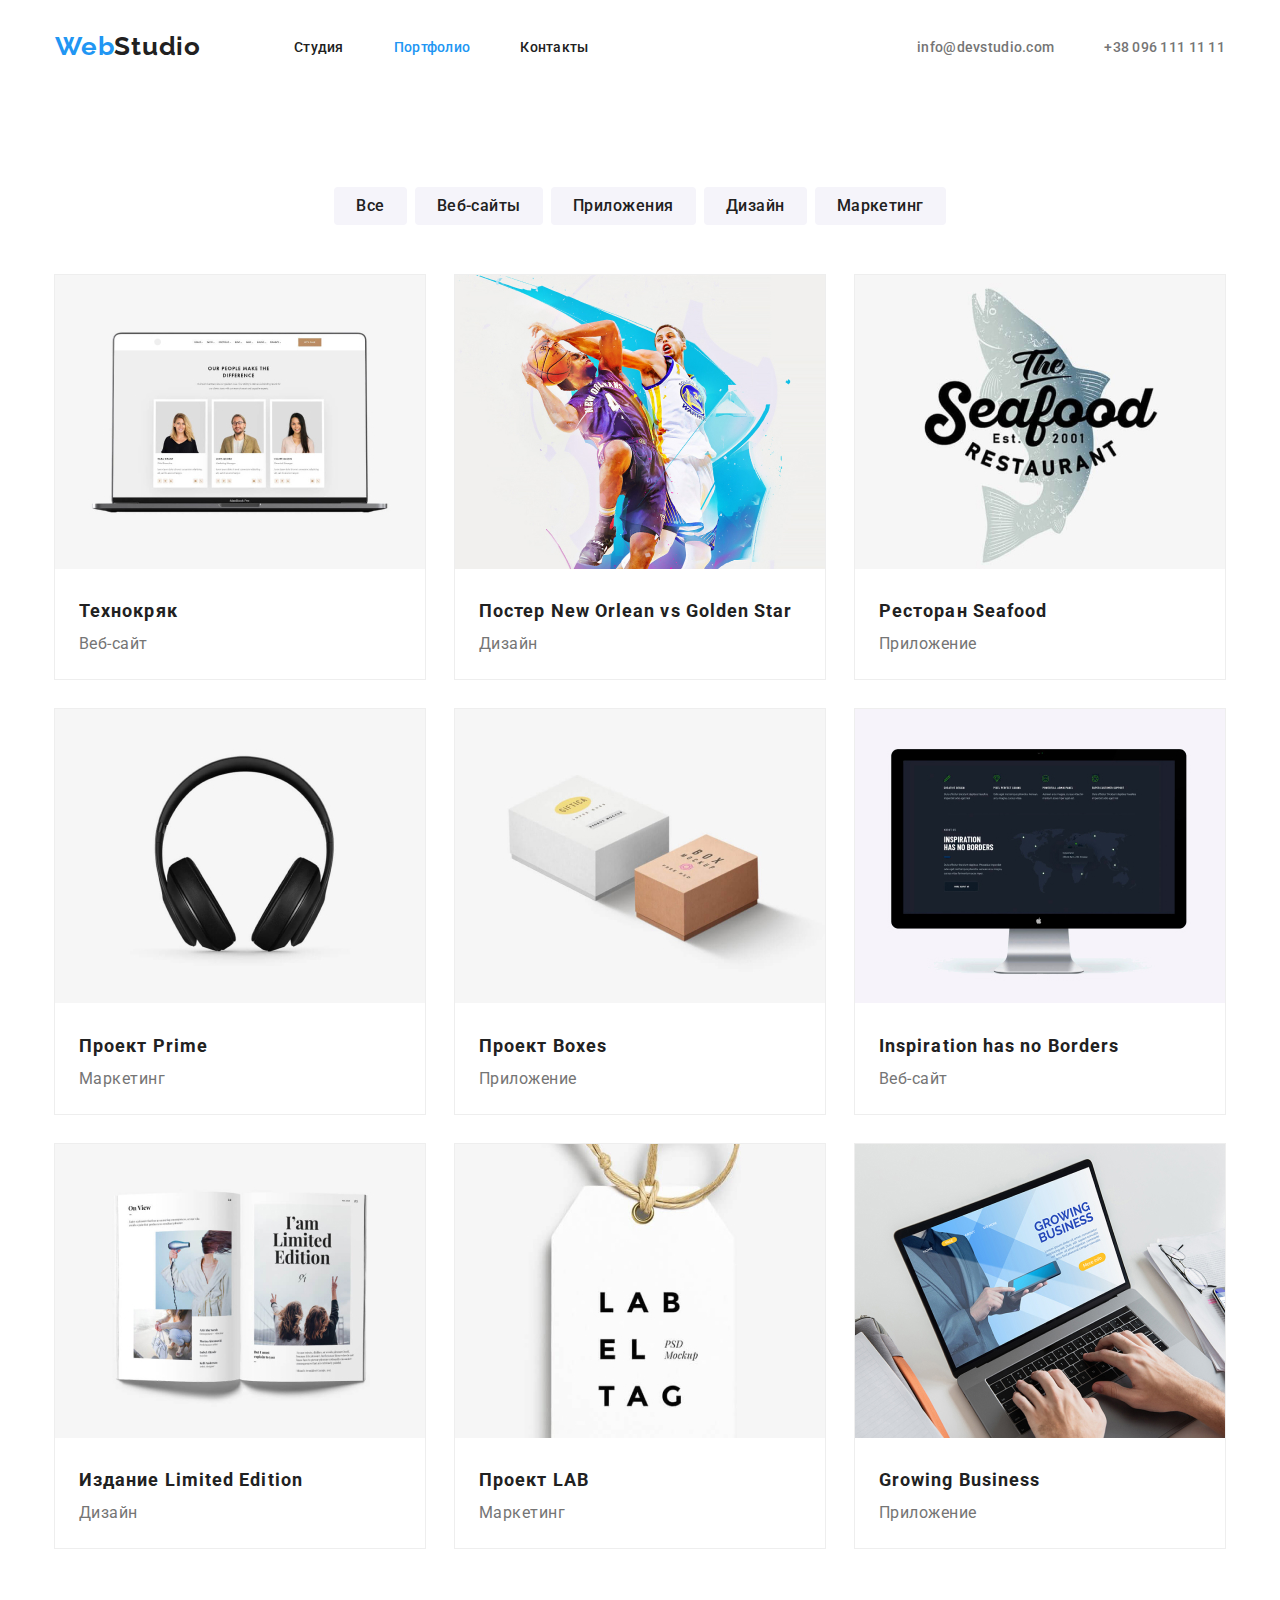
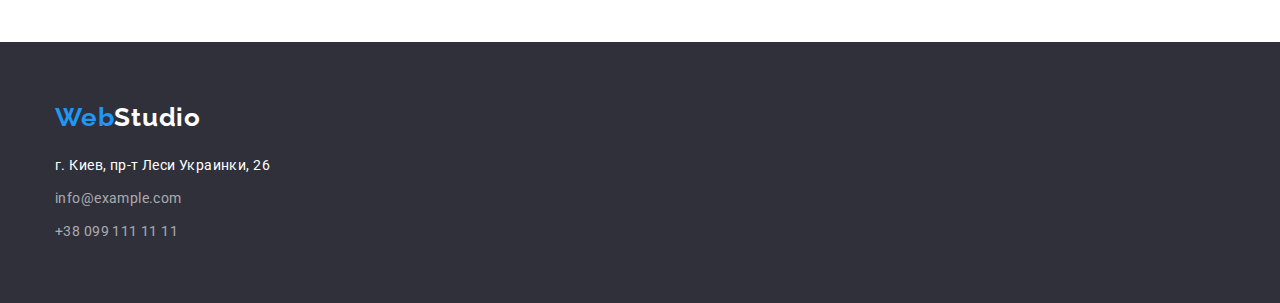
==== portfolio.html @ 40d42cad "add_file" ====
<!DOCTYPE html>
<html lang="ru">
  <head>
    <meta charset="UTF-8" />
    <meta name="viewport" content="width=device-width, initial-scale=1.0" />
    <title>Портфолио</title>
    <link rel="stylesheet" href="./css/modern-normalize.css" />
    <link rel="stylesheet" href="./css/portfolio.css" />
    <link
      href="https://fonts.googleapis.com/css2?family=Raleway:wght@700&family=Roboto:wght@400;500;700;900&display=swap"
      rel="stylesheet"
    />
  </head>
  <body>
    <!--header-->

    <header class="header">
      <div class="container">
        <div class="header-wrapper">
          <nav class="header-nav">
            <a class="logo" href="./index.html"
              >Web<span class="color__black">Studio</span></a
            >
            <ul class="header-nav__list">
              <li class="link">
                <a class="link__static" href="/studio.html">Студия</a>
              </li>
              <li class="link">
                <a class="link__active" href="/portfolio.html">Портфолио</a>
              </li>
              <li class="link">
                <a class="link__static" href="#">Контакты</a>
              </li>
            </ul>
          </nav>
          <address>
            <ul class="header-contacts">
              <li class="link">
                <a href="mailto:info@devstudio.com">info@devstudio.com</a>
              </li>
              <li class="link">
                <a href="tel:+380961111111">+38 096 111 11 11</a>
              </li>
            </ul>
          </address>
        </div>
      </div>
    </header>

    <!--/header-->

    <!--portfolio-->

    <section class="portfolio">
      <div class="container">
        <ul class="portfolio-navigation">
          <li class="portfolio-navigation__button">
            <button type="button" class="button">Все</button>
          </li>
          <li class="portfolio-navigation__button">
            <button type="button" class="button">Веб-сайты</button>
          </li>
          <li class="portfolio-navigation__button">
            <button type="button" class="button">Приложения</button>
          </li>
          <li class="portfolio-navigation__button">
            <button type="button" class="button">Дизайн</button>
          </li>
          <li class="portfolio-navigation__button">
            <button type="button" class="button">Маркетинг</button>
          </li>
        </ul>

        <ul class="portfolio-table">
          <li>
            <a href="#">
              <div class="portfolio-table-item">
                <img
                  src="./images/portfolio-img1.jpg"
                  alt="Технокряк"
                  width="370"
                  height="294"
                />
                <h2 class="portfolio-table-item__title">Технокряк</h2>
                <p class="portfolio-table-item__text">Веб-сайт</p>
              </div>
            </a>
          </li>
          <li>
            <a href="#">
              <div class="portfolio-table-item">
                <img
                  src="./images/portfolio-img2.jpg"
                  alt="Постер New Orlean vs Golden Star"
                  width="370"
                  height="294"
                />
                <h2 class="portfolio-table-item__title">
                  Постер New Orlean vs Golden Star
                </h2>
                <p class="portfolio-table-item__text">Дизайн</p>
              </div>
            </a>
          </li>
          <li>
            <a href="#">
              <div class="portfolio-table-item">
                <img
                  src="./images/portfolio-img3.jpg"
                  alt="Ресторан Seafood"
                  width="370"
                  height="294"
                />
                <h2 class="portfolio-table-item__title">Ресторан Seafood</h2>
                <p class="portfolio-table-item__text">Приложение</p>
              </div>
            </a>
          </li>
          <li>
            <a href="#">
              <div class="portfolio-table-item">
                <img
                  src="./images/portfolio-img4.jpg"
                  alt="Проект Prime"
                  width="370"
                  height="294"
                />
                <h2 class="portfolio-table-item__title">Проект Prime</h2>
                <p class="portfolio-table-item__text">Маркетинг</p>
              </div>
            </a>
          </li>
          <li>
            <a href="#">
              <div class="portfolio-table-item">
                <img
                  src="./images/portfolio-img5.jpg"
                  alt="Проект Boxes"
                  width="370"
                  height="294"
                />
                <h2 class="portfolio-table-item__title">Проект Boxes</h2>
                <p class="portfolio-table-item__text">Приложение</p>
              </div>
            </a>
          </li>
          <li>
            <a href="#">
              <div class="portfolio-table-item">
                <img
                  src="./images/portfolio-img6.jpg"
                  alt="Inspiration has no Borders"
                  width="370"
                  height="294"
                />
                <h2 class="portfolio-table-item__title">
                  Inspiration has no Borders
                </h2>
                <p class="portfolio-table-item__text">Веб-сайт</p>
              </div>
            </a>
          </li>
          <li>
            <a href="#">
              <div class="portfolio-table-item">
                <img
                  src="./images/portfolio-img7.jpg"
                  alt="Издание Limited Edition"
                  width="370"
                  height="294"
                />
                <h2 class="portfolio-table-item__title">
                  Издание Limited Edition
                </h2>
                <p class="portfolio-table-item__text">Дизайн</p>
              </div>
            </a>
          </li>
          <li>
            <a href="#">
              <div class="portfolio-table-item">
                <img
                  src="./images/portfolio-img8.jpg"
                  alt="Проект LAB"
                  width="370"
                  height="294"
                />
                <h2 class="portfolio-table-item__title">Проект LAB</h2>
                <p class="portfolio-table-item__text">Маркетинг</p>
              </div>
            </a>
          </li>
          <li>
            <a href="#">
              <div class="portfolio-table-item">
                <img
                  src="./images/portfolio-img9.jpg"
                  alt="Growing Business"
                  width="370"
                  height="294"
                />
                <h2 class="portfolio-table-item__title">Growing Business</h2>
                <p class="portfolio-table-item__text">Приложение</p>
              </div>
            </a>
          </li>
        </ul>
      </div>
    </section>

    <!--/portfolio-->

    <!--footer-->
    <footer class="footer">
      <div class="container">
        <a class="logo" href="./index.html"
          >Web<span class="color__white">Studio</span></a
        >
        <address>
          <ul class="footer-list">
            <li>
              <a
                class="footer-list__street"
                href="https://goo.gl/maps/oYZgJUXY3QhVkCRE7"
                >г. Киев, пр-т Леси Украинки, 26</a
              >
            </li>
            <li>
              <a class="footer-list__contacts" href="mailto:info@devstudio.com"
                >info@example.com</a
              >
            </li>
            <li>
              <a class="footer-list__contacts" href="tel:+380961111111"
                >+38 099 111 11 11</a
              >
            </li>
          </ul>
        </address>
      </div>
    </footer>
    <!--/footer-->
  </body>
</html>
---- css/portfolio.css ----
/*reset*/
* {
  margin: 0;
  padding: 0;
  box-sizing: border-box;
}
body {
  font-family: "Roboto", sans-serif;
}
a {
  text-decoration: none;
}
ul {
  list-style: none;
}

.container {
  margin: 0 auto;
  max-width: 1170px;
}
/*reset*/
:root {
  --color-white: #ffffff;
  --color-blue: #2196f3;
  --color-black: #212121;
  --color-gray: #757575;
  --color-night: #2f303a;
  --color-blue-gray: #f5f4fa;
}

.logo {
  font-family: "Raleway", sans-serif;
  font-weight: 700;
  font-size: 26px;
  line-height: 31px;
  letter-spacing: 0.03em;
  color: var(--color-blue);
}
.color__black {
  color: var(--color-black);
}
.color__white {
  color: var(--color-white);
}

/*header*/
.header {
  background-color: var(--color-white);
}
.header-wrapper {
  display: flex;
  justify-content: space-between;
  align-items: center;
  margin: 31px 0;
}
.header-nav {
  display: flex;
  align-items: center;
}

.header-nav__list {
  display: flex;
  padding-left: 93px;
}
.link {
  font-weight: 500;
  font-size: 14px;
  line-height: 16px;
  letter-spacing: 0.02em;
}
.link .link__static {
  color: var(--color-black);
}
.link .link__active {
  color: var(--color-blue);
}
.link a:hover,
.link a:focus,
.link a:active {
  color: var(--color-blue);
}
.link:not(:last-child) {
  padding-right: 50px;
}

.header-contacts {
  display: flex;
}

.header-contacts li a {
  color: var(--color-gray);
  font-size: 14px;
  line-height: 16px;
  letter-spacing: 0.02em;
  font-weight: 500;
  font-style: normal;
}

/*header*/

/*portfolio*/
.portfolio {
  padding-top: 94px;
  padding-bottom: 94px;
}
.portfolio-navigation {
  display: flex;
  justify-content: center;
  padding-bottom: 50px;
}
.portfolio-navigation__button:not(:last-child) {
  padding-right: 8px;
}

.portfolio-navigation__button .button {
  padding: 6px 22px;
  background-color: var(--color-blue-gray);
  border-radius: 4px;
  border: 0px;
  color: var(--color-black);
  font-style: normal;
  font-weight: 500;
  font-size: 16px;
  line-height: 26px;
  letter-spacing: 0.03em;
}

.portfolio-navigation__button .button:hover {
  background-color: var(--color-blue);
  color: var(--color-white);
}

.portfolio-table {
  display: flex;
  flex-wrap: wrap;
  margin: -15px;
}
.portfolio-table-item {
  margin: 14px;
  border: 1px solid #eeeeee;
}

.portfolio-table-item__title {
  color: var(--color-black);
  font-style: normal;
  font-weight: 700;
  font-size: 18px;
  line-height: 36px;
  letter-spacing: 0.06em;
  padding-left: 24px;
  padding-top: 20px;
}

.portfolio-table-item__text {
  color: var(--color-gray);
  font-style: normal;
  font-weight: 400;
  font-size: 16px;
  line-height: 30px;
  letter-spacing: 0.03em;
  padding-left: 24px;
  padding-bottom: 20px;
}
/*portfolio*/

/*footer*/
.footer {
  background-color: var(--color-night);
  padding: 60px 0;
}
.footer-list {
  padding-top: 20px;
}
.footer-list li:not(:last-child) {
  padding-bottom: 9px;
}
.footer-list__street {
  color: var(--color-white);
  font-weight: 400;
  font-size: 14px;
  line-height: 24px;
  letter-spacing: 0.03em;
  font-style: normal;
}
.footer-list__contacts {
  font-style: normal;
  font-weight: 400;
  font-size: 14px;
  line-height: 24px;
  letter-spacing: 0.03em;
  color: rgba(255, 255, 255, 0.6);
}
/*footer*/
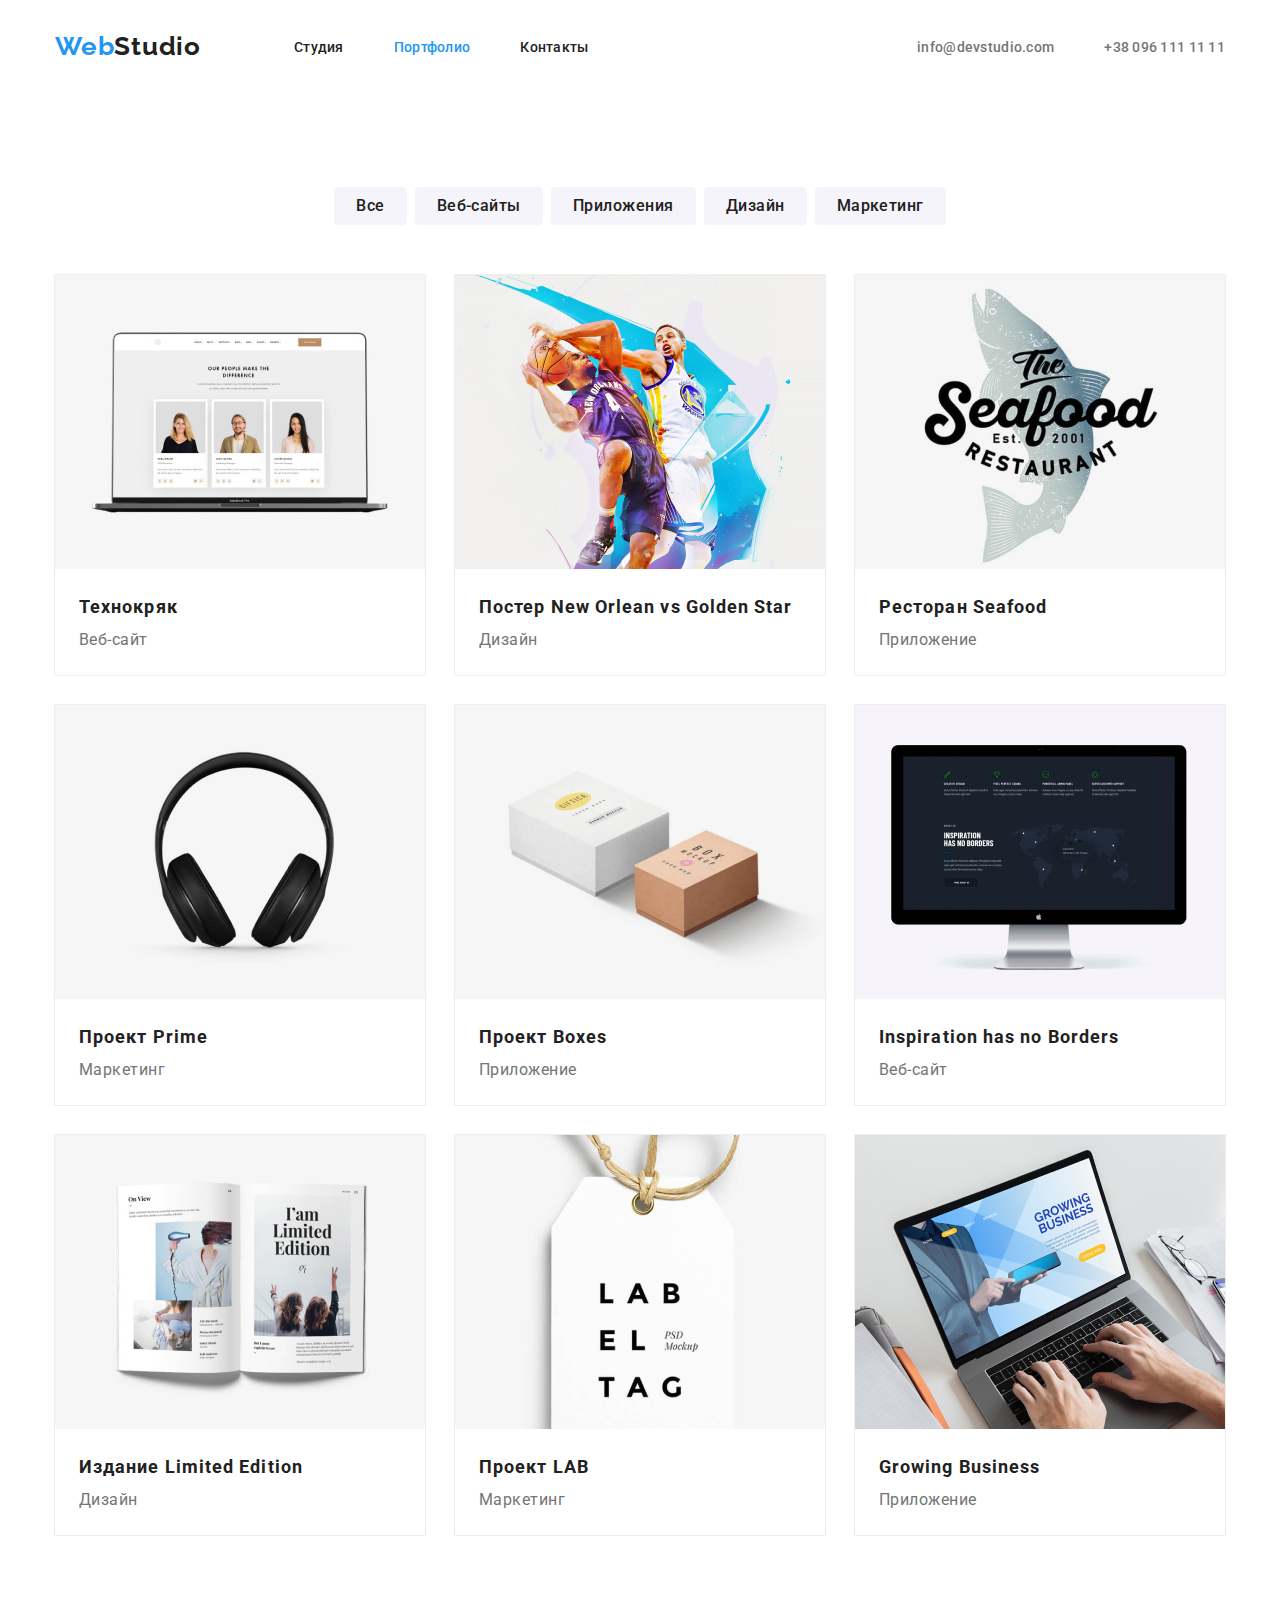
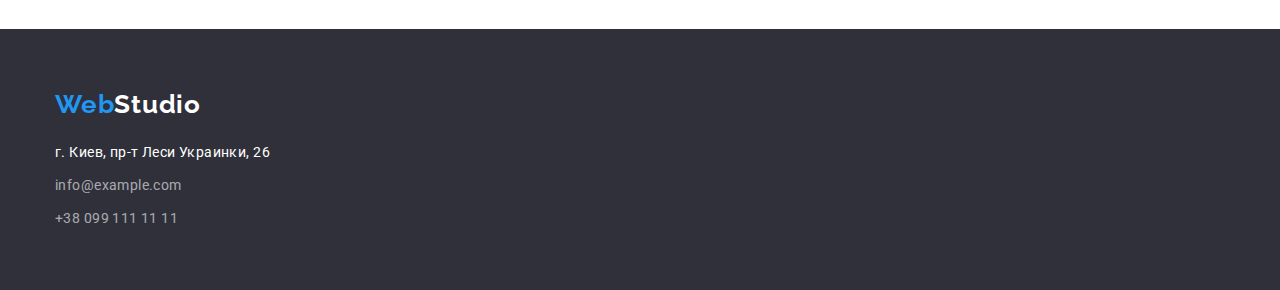
==== commit 9b5ddf1c: "fix_css+++" ====
--- a/portfolio.html
+++ b/portfolio.html
@@ -23,7 +23,7 @@
             >
             <ul class="header-nav__list">
               <li class="link">
-                <a class="link__static" href="/studio.html">Студия</a>
+                <a class="link__static" href="/index.html">Студия</a>
               </li>
               <li class="link">
                 <a class="link__active" href="/portfolio.html">Портфолио</a>
@@ -73,135 +73,117 @@
 
         <ul class="portfolio-table">
           <li>
-            <a href="#">
-              <div class="portfolio-table-item">
-                <img
-                  src="./images/portfolio-img1.jpg"
-                  alt="Технокряк"
-                  width="370"
-                  height="294"
-                />
-                <h2 class="portfolio-table-item__title">Технокряк</h2>
-                <p class="portfolio-table-item__text">Веб-сайт</p>
-              </div>
-            </a>
-          </li>
-          <li>
-            <a href="#">
-              <div class="portfolio-table-item">
-                <img
-                  src="./images/portfolio-img2.jpg"
-                  alt="Постер New Orlean vs Golden Star"
-                  width="370"
-                  height="294"
-                />
-                <h2 class="portfolio-table-item__title">
-                  Постер New Orlean vs Golden Star
-                </h2>
-                <p class="portfolio-table-item__text">Дизайн</p>
-              </div>
-            </a>
-          </li>
-          <li>
-            <a href="#">
-              <div class="portfolio-table-item">
-                <img
-                  src="./images/portfolio-img3.jpg"
-                  alt="Ресторан Seafood"
-                  width="370"
-                  height="294"
-                />
-                <h2 class="portfolio-table-item__title">Ресторан Seafood</h2>
-                <p class="portfolio-table-item__text">Приложение</p>
-              </div>
-            </a>
-          </li>
-          <li>
-            <a href="#">
-              <div class="portfolio-table-item">
-                <img
-                  src="./images/portfolio-img4.jpg"
-                  alt="Проект Prime"
-                  width="370"
-                  height="294"
-                />
-                <h2 class="portfolio-table-item__title">Проект Prime</h2>
-                <p class="portfolio-table-item__text">Маркетинг</p>
-              </div>
-            </a>
-          </li>
-          <li>
-            <a href="#">
-              <div class="portfolio-table-item">
-                <img
-                  src="./images/portfolio-img5.jpg"
-                  alt="Проект Boxes"
-                  width="370"
-                  height="294"
-                />
-                <h2 class="portfolio-table-item__title">Проект Boxes</h2>
-                <p class="portfolio-table-item__text">Приложение</p>
-              </div>
-            </a>
-          </li>
-          <li>
-            <a href="#">
-              <div class="portfolio-table-item">
-                <img
-                  src="./images/portfolio-img6.jpg"
-                  alt="Inspiration has no Borders"
-                  width="370"
-                  height="294"
-                />
-                <h2 class="portfolio-table-item__title">
-                  Inspiration has no Borders
-                </h2>
-                <p class="portfolio-table-item__text">Веб-сайт</p>
-              </div>
-            </a>
-          </li>
-          <li>
-            <a href="#">
-              <div class="portfolio-table-item">
-                <img
-                  src="./images/portfolio-img7.jpg"
-                  alt="Издание Limited Edition"
-                  width="370"
-                  height="294"
-                />
-                <h2 class="portfolio-table-item__title">
-                  Издание Limited Edition
-                </h2>
-                <p class="portfolio-table-item__text">Дизайн</p>
-              </div>
-            </a>
-          </li>
-          <li>
-            <a href="#">
-              <div class="portfolio-table-item">
-                <img
-                  src="./images/portfolio-img8.jpg"
-                  alt="Проект LAB"
-                  width="370"
-                  height="294"
-                />
-                <h2 class="portfolio-table-item__title">Проект LAB</h2>
-                <p class="portfolio-table-item__text">Маркетинг</p>
-              </div>
-            </a>
-          </li>
-          <li>
-            <a href="#">
-              <div class="portfolio-table-item">
-                <img
-                  src="./images/portfolio-img9.jpg"
-                  alt="Growing Business"
-                  width="370"
-                  height="294"
-                />
-                <h2 class="portfolio-table-item__title">Growing Business</h2>
-                <p class="portfolio-table-item__text">Приложение</p>
-              </div>
+            <a href="#" class="portfolio-table-item">
+              <img
+                src="./images/portfolio-img1.jpg"
+                alt="Технокряк"
+                width="370"
+                height="294"
+              />
+              <h2 class="portfolio-table-item__title">Технокряк</h2>
+              <p class="portfolio-table-item__text">Веб-сайт</p>
+            </a>
+          </li>
+          <li>
+            <a href="#" class="portfolio-table-item">
+              <img
+                src="./images/portfolio-img2.jpg"
+                alt="Постер New Orlean vs Golden Star"
+                width="370"
+                height="294"
+              />
+              <h2 class="portfolio-table-item__title">
+                Постер New Orlean vs Golden Star
+              </h2>
+              <p class="portfolio-table-item__text">Дизайн</p>
+            </a>
+          </li>
+          <li>
+            <a href="#" class="portfolio-table-item">
+              <img
+                src="./images/portfolio-img3.jpg"
+                alt="Ресторан Seafood"
+                width="370"
+                height="294"
+              />
+              <h2 class="portfolio-table-item__title">Ресторан Seafood</h2>
+              <p class="portfolio-table-item__text">Приложение</p>
+            </a>
+          </li>
+          <li>
+            <a href="#" class="portfolio-table-item">
+              <img
+                src="./images/portfolio-img4.jpg"
+                alt="Проект Prime"
+                width="370"
+                height="294"
+              />
+              <h2 class="portfolio-table-item__title">Проект Prime</h2>
+              <p class="portfolio-table-item__text">Маркетинг</p>
+            </a>
+          </li>
+          <li>
+            <a href="#" class="portfolio-table-item">
+              <img
+                src="./images/portfolio-img5.jpg"
+                alt="Проект Boxes"
+                width="370"
+                height="294"
+              />
+              <h2 class="portfolio-table-item__title">Проект Boxes</h2>
+              <p class="portfolio-table-item__text">Приложение</p>
+            </a>
+          </li>
+          <li>
+            <a href="#" class="portfolio-table-item">
+              <img
+                src="./images/portfolio-img6.jpg"
+                alt="Inspiration has no Borders"
+                width="370"
+                height="294"
+              />
+              <h2 class="portfolio-table-item__title">
+                Inspiration has no Borders
+              </h2>
+              <p class="portfolio-table-item__text">Веб-сайт</p>
+            </a>
+          </li>
+          <li>
+            <a href="#" class="portfolio-table-item">
+              <img
+                src="./images/portfolio-img7.jpg"
+                alt="Издание Limited Edition"
+                width="370"
+                height="294"
+              />
+              <h2 class="portfolio-table-item__title">
+                Издание Limited Edition
+              </h2>
+              <p class="portfolio-table-item__text">Дизайн</p>
+            </a>
+          </li>
+          <li>
+            <a href="#" class="portfolio-table-item">
+              <img
+                src="./images/portfolio-img8.jpg"
+                alt="Проект LAB"
+                width="370"
+                height="294"
+              />
+              <h2 class="portfolio-table-item__title">Проект LAB</h2>
+              <p class="portfolio-table-item__text">Маркетинг</p>
+            </a>
+          </li>
+          <li>
+            <a href="#" class="portfolio-table-item">
+              <img
+                src="./images/portfolio-img9.jpg"
+                alt="Growing Business"
+                width="370"
+                height="294"
+              />
+              <h2 class="portfolio-table-item__title">Growing Business</h2>
+              <p class="portfolio-table-item__text">Приложение</p>
             </a>
           </li>
         </ul>
@@ -216,7 +198,7 @@
         <a class="logo" href="./index.html"
           >Web<span class="color__white">Studio</span></a
         >
-        <address>
+        <address class="address">
           <ul class="footer-list">
             <li>
               <a
--- a/css/portfolio.css
+++ b/css/portfolio.css
@@ -16,7 +16,8 @@
 
 .container {
   margin: 0 auto;
-  max-width: 1170px;
+  padding: 0 15px;
+  width: 1200px;
 }
 /*reset*/
 :root {
@@ -43,7 +44,7 @@
   color: var(--color-white);
 }
 
-/*header*/
+//*header*/
 .header {
   background-color: var(--color-white);
 }
@@ -51,7 +52,7 @@
   display: flex;
   justify-content: space-between;
   align-items: center;
-  margin: 31px 0;
+  padding: 31px 0;
 }
 .header-nav {
   display: flex;
@@ -60,7 +61,7 @@
 
 .header-nav__list {
   display: flex;
-  padding-left: 93px;
+  margin-left: 93px;
 }
 .link {
   font-weight: 500;
@@ -68,19 +69,20 @@
   line-height: 16px;
   letter-spacing: 0.02em;
 }
-.link .link__static {
-  color: var(--color-black);
-}
+.link__static {
+  color: var(--color-black);
+}
+
 .link .link__active {
   color: var(--color-blue);
 }
 .link a:hover,
-.link a:focus,
-.link a:active {
+.link a:focus {
   color: var(--color-blue);
 }
+
 .link:not(:last-child) {
-  padding-right: 50px;
+  margin-right: 50px;
 }
 
 .header-contacts {
@@ -106,10 +108,10 @@
 .portfolio-navigation {
   display: flex;
   justify-content: center;
-  padding-bottom: 50px;
+  margin-bottom: 50px;
 }
 .portfolio-navigation__button:not(:last-child) {
-  padding-right: 8px;
+  margin-right: 8px;
 }
 
 .portfolio-navigation__button .button {
@@ -135,9 +137,15 @@
   flex-wrap: wrap;
   margin: -15px;
 }
-.portfolio-table-item {
+.portfolio-table li {
   margin: 14px;
   border: 1px solid #eeeeee;
+}
+.portfolio-table-item {
+  display: block;
+}
+.portfolio-table-item img {
+  display: block;
 }
 
 .portfolio-table-item__title {
@@ -148,7 +156,7 @@
   line-height: 36px;
   letter-spacing: 0.06em;
   padding-left: 24px;
-  padding-top: 20px;
+  margin-top: 20px;
 }
 
 .portfolio-table-item__text {
@@ -168,11 +176,11 @@
   background-color: var(--color-night);
   padding: 60px 0;
 }
-.footer-list {
-  padding-top: 20px;
+.address {
+  margin-top: 20px;
 }
 .footer-list li:not(:last-child) {
-  padding-bottom: 9px;
+  margin-bottom: 9px;
 }
 .footer-list__street {
   color: var(--color-white);
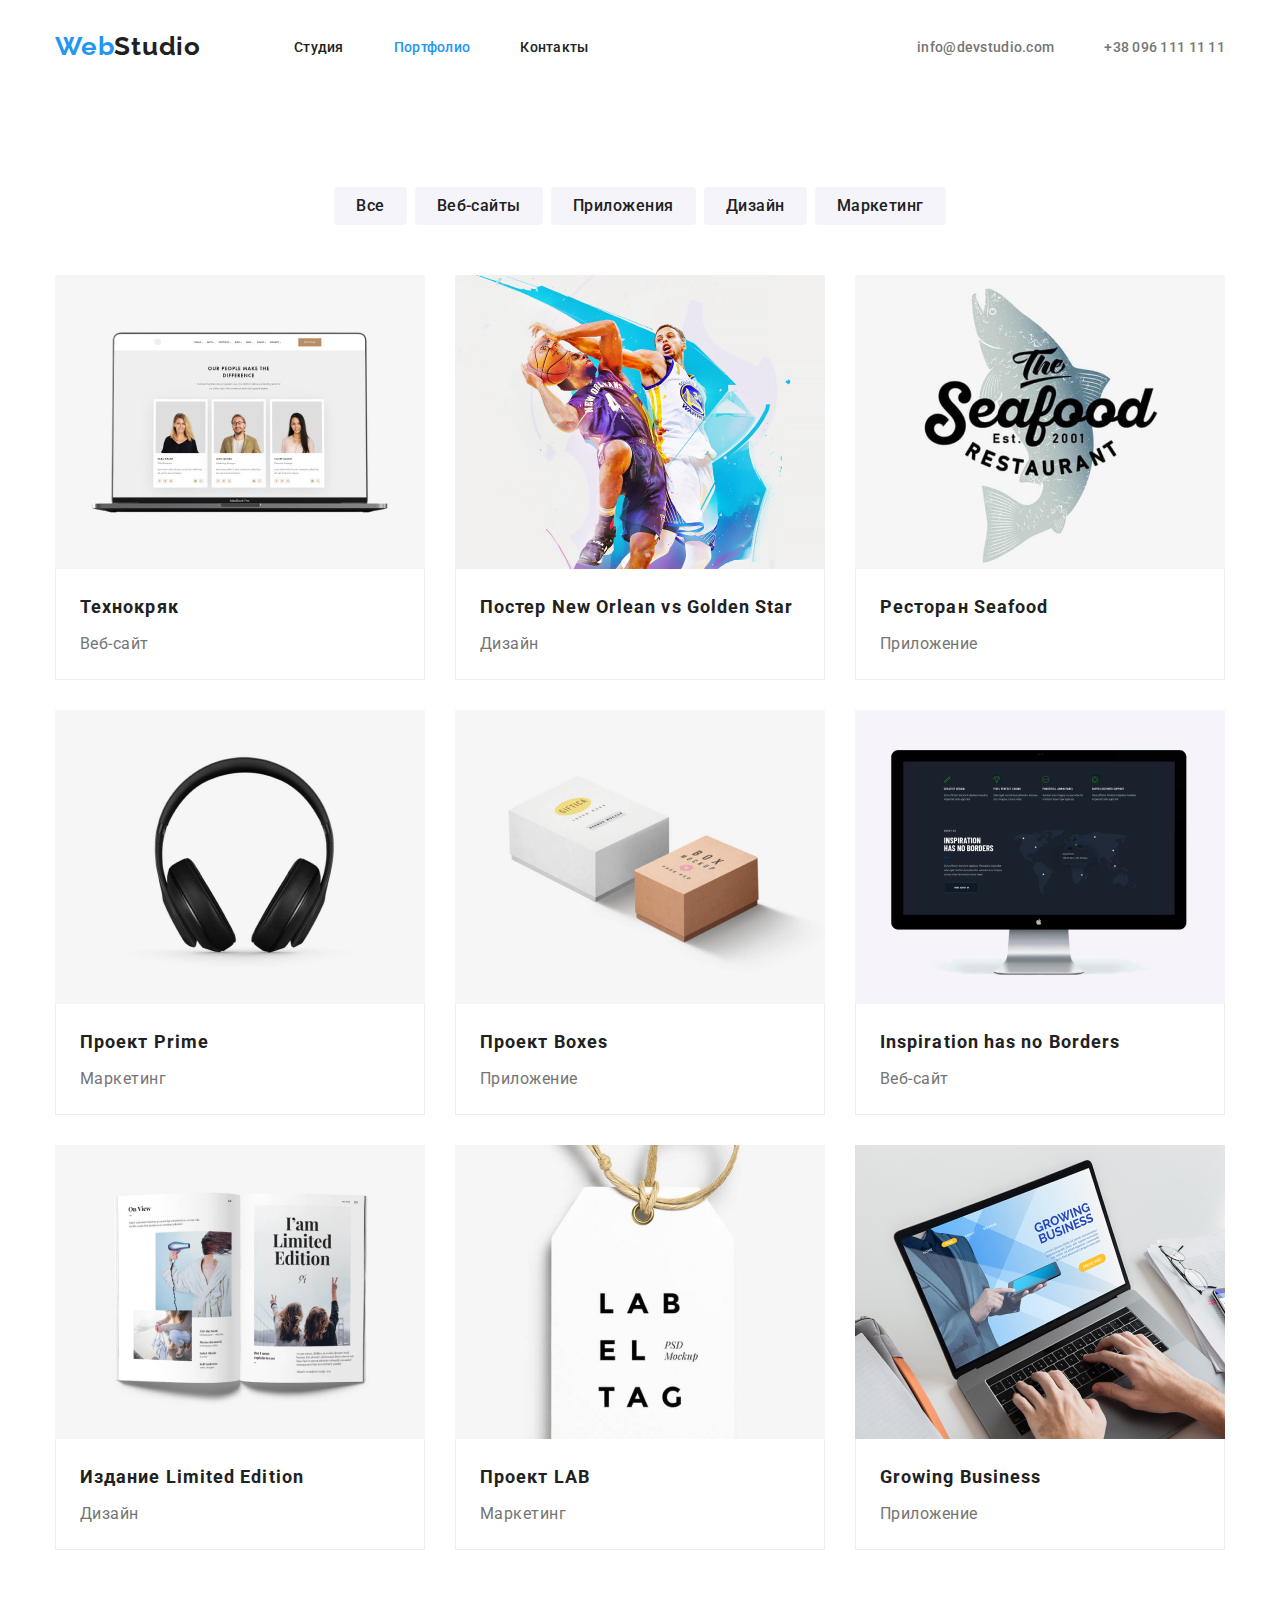
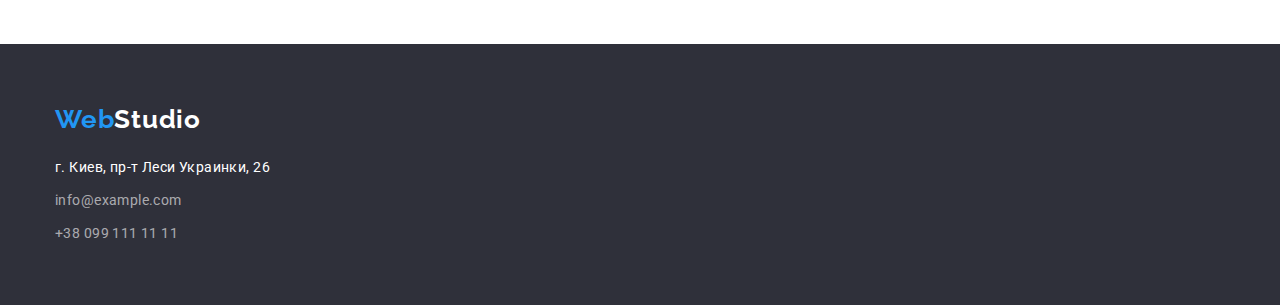
==== commit 5fe66b74: "fix_css++++" ====
--- a/portfolio.html
+++ b/portfolio.html
@@ -15,35 +15,33 @@
     <!--header-->
 
     <header class="header">
-      <div class="container">
-        <div class="header-wrapper">
-          <nav class="header-nav">
-            <a class="logo" href="./index.html"
-              >Web<span class="color__black">Studio</span></a
-            >
-            <ul class="header-nav__list">
-              <li class="link">
-                <a class="link__static" href="/index.html">Студия</a>
-              </li>
-              <li class="link">
-                <a class="link__active" href="/portfolio.html">Портфолио</a>
-              </li>
-              <li class="link">
-                <a class="link__static" href="#">Контакты</a>
-              </li>
-            </ul>
-          </nav>
-          <address>
-            <ul class="header-contacts">
-              <li class="link">
-                <a href="mailto:info@devstudio.com">info@devstudio.com</a>
-              </li>
-              <li class="link">
-                <a href="tel:+380961111111">+38 096 111 11 11</a>
-              </li>
-            </ul>
-          </address>
-        </div>
+      <div class="container wrapper">
+        <nav class="header-nav">
+          <a class="logo" href="./index.html"
+            >Web<span class="color__black">Studio</span></a
+          >
+          <ul class="header-nav__list">
+            <li class="link">
+              <a class="link__static" href="/index.html">Студия</a>
+            </li>
+            <li class="link">
+              <a class="link__active" href="/portfolio.html">Портфолио</a>
+            </li>
+            <li class="link">
+              <a class="link__static" href="#">Контакты</a>
+            </li>
+          </ul>
+        </nav>
+        <address>
+          <ul class="header-contacts">
+            <li class="link">
+              <a href="mailto:info@devstudio.com">info@devstudio.com</a>
+            </li>
+            <li class="link">
+              <a href="tel:+380961111111">+38 096 111 11 11</a>
+            </li>
+          </ul>
+        </address>
       </div>
     </header>
 
@@ -80,8 +78,10 @@
                 width="370"
                 height="294"
               />
-              <h2 class="portfolio-table-item__title">Технокряк</h2>
-              <p class="portfolio-table-item__text">Веб-сайт</p>
+              <div class="portfolio-table-item-text-blok">
+                <h2 class="portfolio-table-item-text-blok__title">Технокряк</h2>
+                <p class="portfolio-table-item-text-blok__text">Веб-сайт</p>
+              </div>
             </a>
           </li>
           <li>
@@ -92,10 +92,12 @@
                 width="370"
                 height="294"
               />
-              <h2 class="portfolio-table-item__title">
-                Постер New Orlean vs Golden Star
-              </h2>
-              <p class="portfolio-table-item__text">Дизайн</p>
+              <div class="portfolio-table-item-text-blok">
+                <h2 class="portfolio-table-item-text-blok__title">
+                  Постер New Orlean vs Golden Star
+                </h2>
+                <p class="portfolio-table-item-text-blok__text">Дизайн</p>
+              </div>
             </a>
           </li>
           <li>
@@ -106,8 +108,12 @@
                 width="370"
                 height="294"
               />
-              <h2 class="portfolio-table-item__title">Ресторан Seafood</h2>
-              <p class="portfolio-table-item__text">Приложение</p>
+              <div class="portfolio-table-item-text-blok">
+                <h2 class="portfolio-table-item-text-blok__title">
+                  Ресторан Seafood
+                </h2>
+                <p class="portfolio-table-item-text-blok__text">Приложение</p>
+              </div>
             </a>
           </li>
           <li>
@@ -118,8 +124,12 @@
                 width="370"
                 height="294"
               />
-              <h2 class="portfolio-table-item__title">Проект Prime</h2>
-              <p class="portfolio-table-item__text">Маркетинг</p>
+              <div class="portfolio-table-item-text-blok">
+                <h2 class="portfolio-table-item-text-blok__title">
+                  Проект Prime
+                </h2>
+                <p class="portfolio-table-item-text-blok__text">Маркетинг</p>
+              </div>
             </a>
           </li>
           <li>
@@ -130,8 +140,12 @@
                 width="370"
                 height="294"
               />
-              <h2 class="portfolio-table-item__title">Проект Boxes</h2>
-              <p class="portfolio-table-item__text">Приложение</p>
+              <div class="portfolio-table-item-text-blok">
+                <h2 class="portfolio-table-item-text-blok__title">
+                  Проект Boxes
+                </h2>
+                <p class="portfolio-table-item-text-blok__text">Приложение</p>
+              </div>
             </a>
           </li>
           <li>
@@ -142,10 +156,12 @@
                 width="370"
                 height="294"
               />
-              <h2 class="portfolio-table-item__title">
-                Inspiration has no Borders
-              </h2>
-              <p class="portfolio-table-item__text">Веб-сайт</p>
+              <div class="portfolio-table-item-text-blok">
+                <h2 class="portfolio-table-item-text-blok__title">
+                  Inspiration has no Borders
+                </h2>
+                <p class="portfolio-table-item-text-blok__text">Веб-сайт</p>
+              </div>
             </a>
           </li>
           <li>
@@ -156,10 +172,12 @@
                 width="370"
                 height="294"
               />
-              <h2 class="portfolio-table-item__title">
-                Издание Limited Edition
-              </h2>
-              <p class="portfolio-table-item__text">Дизайн</p>
+              <div class="portfolio-table-item-text-blok">
+                <h2 class="portfolio-table-item-text-blok__title">
+                  Издание Limited Edition
+                </h2>
+                <p class="portfolio-table-item-text-blok__text">Дизайн</p>
+              </div>
             </a>
           </li>
           <li>
@@ -170,8 +188,12 @@
                 width="370"
                 height="294"
               />
-              <h2 class="portfolio-table-item__title">Проект LAB</h2>
-              <p class="portfolio-table-item__text">Маркетинг</p>
+              <div class="portfolio-table-item-text-blok">
+                <h2 class="portfolio-table-item-text-blok__title">
+                  Проект LAB
+                </h2>
+                <p class="portfolio-table-item-text-blok__text">Маркетинг</p>
+              </div>
             </a>
           </li>
           <li>
@@ -182,8 +204,12 @@
                 width="370"
                 height="294"
               />
-              <h2 class="portfolio-table-item__title">Growing Business</h2>
-              <p class="portfolio-table-item__text">Приложение</p>
+              <div class="portfolio-table-item-text-blok">
+                <h2 class="portfolio-table-item-text-blok__title">
+                  Growing Business
+                </h2>
+                <p class="portfolio-table-item-text-blok__text">Приложение</p>
+              </div>
             </a>
           </li>
         </ul>
--- a/css/portfolio.css
+++ b/css/portfolio.css
@@ -48,15 +48,16 @@
 .header {
   background-color: var(--color-white);
 }
-.header-wrapper {
+.wrapper {
+  display: flex;
+  align-items: center;
+  justify-content: space-between;
+}
+.header-nav {
   display: flex;
   justify-content: space-between;
   align-items: center;
   padding: 31px 0;
-}
-.header-nav {
-  display: flex;
-  align-items: center;
 }
 
 .header-nav__list {
@@ -138,36 +139,36 @@
   margin: -15px;
 }
 .portfolio-table li {
-  margin: 14px;
-  border: 1px solid #eeeeee;
-}
-.portfolio-table-item {
-  display: block;
-}
+  margin: 15px;
+}
+.portfolio-table-item,
 .portfolio-table-item img {
   display: block;
 }
-
-.portfolio-table-item__title {
+.portfolio-table-item-text-blok {
+  padding: 20px 24px 20px 24px;
+  border-left: 1px solid #eeeeee;
+  border-right: 1px solid #eeeeee;
+  border-bottom: 1px solid #eeeeee;
+}
+
+.portfolio-table-item-text-blok__title {
   color: var(--color-black);
   font-style: normal;
   font-weight: 700;
   font-size: 18px;
   line-height: 36px;
   letter-spacing: 0.06em;
-  padding-left: 24px;
-  margin-top: 20px;
-}
-
-.portfolio-table-item__text {
+}
+
+.portfolio-table-item-text-blok__text {
   color: var(--color-gray);
   font-style: normal;
   font-weight: 400;
   font-size: 16px;
   line-height: 30px;
   letter-spacing: 0.03em;
-  padding-left: 24px;
-  padding-bottom: 20px;
+  margin-top: 4px;
 }
 /*portfolio*/
 
